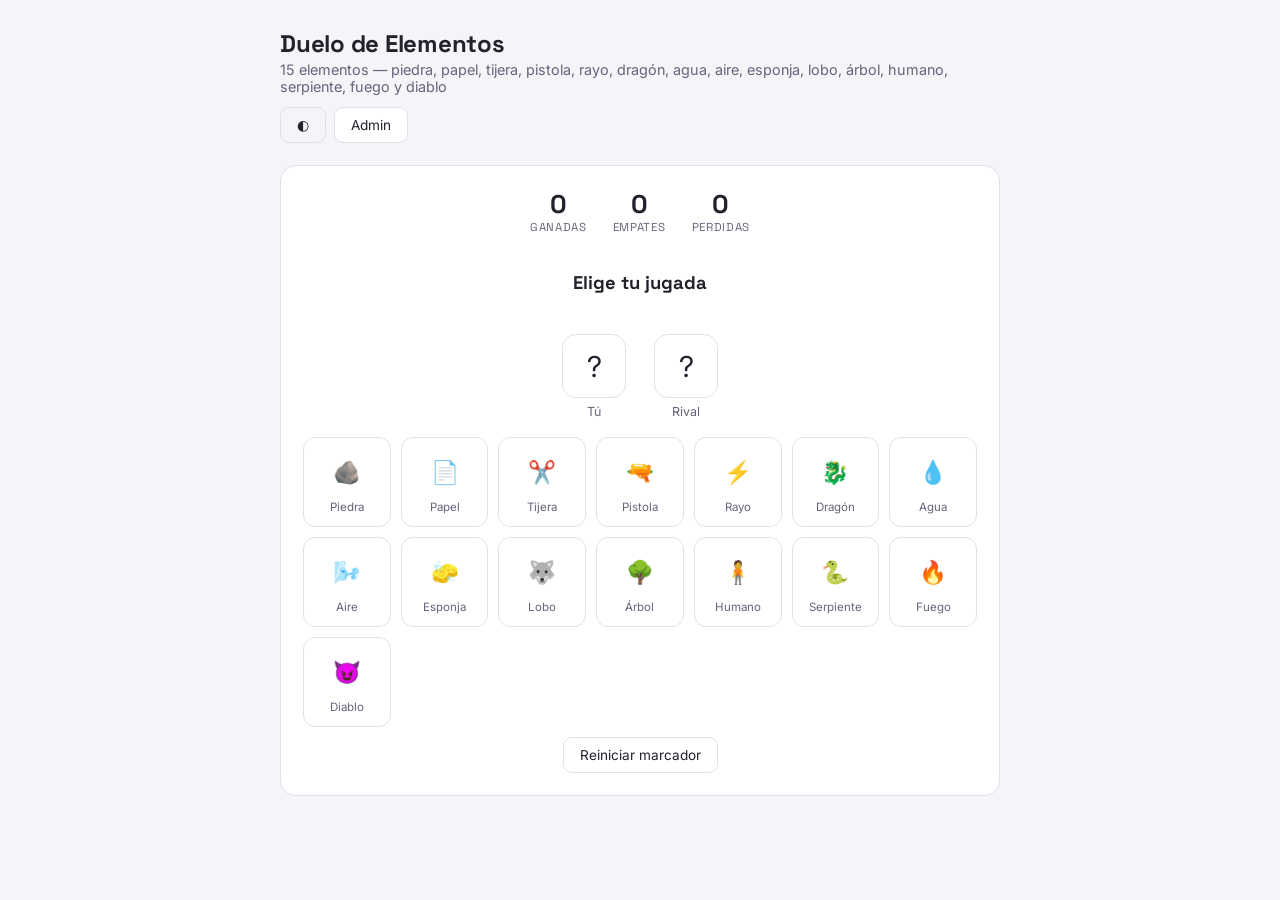
==== index.html @ 177ca0d6 "Add files via upload" ====
<!DOCTYPE html>
<html lang="es">
<head>
<meta charset="UTF-8">
<meta name="viewport" content="width=device-width, initial-scale=1, viewport-fit=cover">
<title>Duelo de Elementos</title>
<link rel="preconnect" href="https://fonts.googleapis.com">
<link href="https://fonts.googleapis.com/css2?family=Space+Grotesk:wght@500;700&family=Inter:wght@400;600&display=swap" rel="stylesheet">
<link rel="stylesheet" href="styles.css">
</head>
<body>
<div class="wrap">
  <header>
    <div>
      <h1>Duelo de Elementos</h1>
      <p>15 elementos — piedra, papel, tijera, pistola, rayo, dragón, agua, aire, esponja, lobo, árbol, humano, serpiente, fuego y diablo</p>
    </div>
    <div style="display:flex;gap:8px;">
      <button class="btn ghost" id="themeBtn" title="Cambiar tema">◐</button>
      <a class="btn" href="admin.html">Admin</a>
    </div>
  </header>

  <div class="board">
    <div class="score">
      <div><div class="n" id="scoreWin">0</div><div class="l">Ganadas</div></div>
      <div><div class="n" id="scoreDraw">0</div><div class="l">Empates</div></div>
      <div><div class="n" id="scoreLose">0</div><div class="l">Perdidas</div></div>
    </div>

    <div class="result">
      <div class="verdict" id="verdict">Elige tu jugada</div>
      <div class="detail" id="detail"></div>
    </div>

    <div class="picks">
      <div class="pick"><div class="icon" id="youIcon">?</div><div class="name">Tú</div></div>
      <div class="pick"><div class="icon" id="cpuIcon">?</div><div class="name">Rival</div></div>
    </div>

    <div class="grid" id="grid"></div>

    <footer>
      <button class="btn ghost" id="resetScore">Reiniciar marcador</button>
    </footer>
  </div>
</div>

<script src="data.js"></script>
<script>
let store = loadStore();
let score = {win:0, draw:0, lose:0};

const grid = document.getElementById('grid');
const verdictEl = document.getElementById('verdict');
const detailEl = document.getElementById('detail');
const youIcon = document.getElementById('youIcon');
const cpuIcon = document.getElementById('cpuIcon');

function renderGrid(){
  grid.innerHTML = '';
  TIER.elements.forEach(el=>{
    const b = document.createElement('button');
    b.className = 'opt';
    b.innerHTML = `<div class="icon">${iconHTML(el, store)}</div><div class="name">${LABELS[el]}</div>`;
    b.onclick = ()=> play(el);
    grid.appendChild(b);
  });
}

function playSound(kind){
  const url = store.sounds[kind];
  if(!url) return;
  try{ new Audio(url).play().catch(()=>{}); }catch(e){}
}

function play(youChoice){
  const opts = TIER.elements;
  const cpuChoice = opts[Math.floor(Math.random()*opts.length)];
  youIcon.innerHTML = iconHTML(youChoice, store);
  cpuIcon.innerHTML = iconHTML(cpuChoice, store);

  let outcome;
  if(youChoice === cpuChoice) outcome = 'draw';
  else if(TIER.beats[youChoice].includes(cpuChoice)) outcome = 'win';
  else outcome = 'lose';

  if(outcome === 'win'){
    score.win++; verdictEl.textContent = '¡Ganaste!'; verdictEl.className = 'verdict win';
    detailEl.textContent = `${LABELS[youChoice]} vence a ${LABELS[cpuChoice]}`;
    playSound('win');
  } else if(outcome === 'lose'){
    score.lose++; verdictEl.textContent = 'Perdiste'; verdictEl.className = 'verdict lose';
    detailEl.textContent = `${LABELS[cpuChoice]} vence a ${LABELS[youChoice]}`;
    playSound('lose');
  } else {
    score.draw++; verdictEl.textContent = 'Empate'; verdictEl.className = 'verdict draw';
    detailEl.textContent = `Ambos eligieron ${LABELS[youChoice]}`;
    playSound('draw');
  }
  updateScore();
}

function updateScore(){
  document.getElementById('scoreWin').textContent = score.win;
  document.getElementById('scoreDraw').textContent = score.draw;
  document.getElementById('scoreLose').textContent = score.lose;
}

document.getElementById('resetScore').onclick = ()=>{
  score = {win:0, draw:0, lose:0}; updateScore();
  youIcon.innerHTML = '?'; cpuIcon.innerHTML = '?';
  verdictEl.textContent = 'Elige tu jugada'; verdictEl.className = 'verdict';
  detailEl.textContent = '';
};

document.getElementById('themeBtn').onclick = ()=>{
  const r = document.documentElement;
  r.setAttribute('data-theme', r.getAttribute('data-theme') === 'dark' ? 'light' : 'dark');
};

// refresca las imágenes si el admin las cambió en otra pestaña
window.addEventListener('storage', e=>{
  if(e.key === STORE_KEY){ store = loadStore(); renderGrid(); }
});

renderGrid();
updateScore();
</script>
</body>
</html>
---- styles.css ----
:root{
  --bg:#181923; --bg2:#20222f; --card:#262838; --line:#383b52;
  --ink:#eeeef2; --sub:#a6a8bd;
  --amber:#f2a65a; --teal:#3fa7a0; --rose:#e0607e;
  --win:#3fa7a0; --lose:#e0607e; --draw:#f2a65a;
}
@media (prefers-color-scheme: light){
  :root:not([data-theme="dark"]){
    --bg:#f5f4f8; --bg2:#ffffff; --card:#ffffff; --line:#e1e0ea;
    --ink:#22212c; --sub:#66647a;
  }
}
:root[data-theme="dark"]{ --bg:#181923; --bg2:#20222f; --card:#262838; --line:#383b52; --ink:#eeeef2; --sub:#a6a8bd; }
*{box-sizing:border-box;}
html,body{height:100%;}
body{
  margin:0; background:var(--bg); color:var(--ink);
  font-family:'Inter',sans-serif; min-height:100%;
}
h1,h2,h3{font-family:'Space Grotesk',sans-serif;}
.wrap{max-width:760px;margin:0 auto;padding:28px 20px 60px;}
header{display:flex;align-items:center;justify-content:space-between;gap:12px;margin-bottom:22px;flex-wrap:wrap;}
header h1{font-size:1.5rem;margin:0;letter-spacing:-.01em;}
header p{margin:2px 0 0;color:var(--sub);font-size:.9rem;}
a.btn, .btn{
  background:var(--card); color:var(--ink); border:1px solid var(--line);
  padding:9px 16px; border-radius:9px; font-size:.85rem; cursor:pointer;
  font-family:inherit; transition:border-color .15s, transform .1s; text-decoration:none;
  display:inline-block;
}
.btn:hover{border-color:var(--amber);}
.btn:active{transform:scale(.97);}
.btn.primary{background:var(--amber); color:#1b1220; border-color:var(--amber); font-weight:600;}
.btn.ghost{background:transparent;}

.board{
  background:var(--bg2); border:1px solid var(--line); border-radius:16px;
  padding:22px; margin-bottom:20px;
}
.score{display:flex;justify-content:center;gap:26px;margin-bottom:18px;font-family:'Space Grotesk',sans-serif;}
.score div{text-align:center;}
.score .n{font-size:1.6rem;font-weight:700;}
.score .l{font-size:.72rem;color:var(--sub);text-transform:uppercase;letter-spacing:.06em;}

.result{
  text-align:center; min-height:64px; display:flex; align-items:center; justify-content:center;
  flex-direction:column; gap:4px; margin-bottom:18px;
}
.result .verdict{font-family:'Space Grotesk',sans-serif;font-size:1.15rem;font-weight:700;}
.result .detail{color:var(--sub);font-size:.88rem;}
.verdict.win{color:var(--win);} .verdict.lose{color:var(--lose);} .verdict.draw{color:var(--draw);}

.picks{display:flex;justify-content:center;gap:28px;margin-bottom:8px;}
.pick{text-align:center;}
.pick .icon{
  width:64px;height:64px;border-radius:14px;background:var(--card);border:1px solid var(--line);
  display:flex;align-items:center;justify-content:center;font-size:1.8rem;margin:0 auto 6px;
  overflow:hidden;
}
.pick .icon img{width:100%;height:100%;object-fit:cover;}
.pick .name{font-size:.78rem;color:var(--sub);}

.grid{display:grid;grid-template-columns:repeat(auto-fill,minmax(84px,1fr));gap:10px;margin-top:18px;}
.opt{
  background:var(--card); border:1px solid var(--line); border-radius:12px;
  padding:12px 6px; cursor:pointer; text-align:center; color:var(--ink); font-family:inherit;
  transition:border-color .15s, transform .1s;
}
.opt:hover{border-color:var(--amber); transform:translateY(-2px);}
.opt:active{transform:scale(.96);}
.opt .icon{
  width:44px;height:44px;border-radius:10px;background:var(--bg2);margin:0 auto 6px;
  display:flex;align-items:center;justify-content:center;font-size:1.4rem;overflow:hidden;
}
.opt .icon img{width:100%;height:100%;object-fit:cover;}
.opt .name{font-size:.72rem;color:var(--sub);}

footer{display:flex;justify-content:center;margin-top:10px;}

/* Admin */
.admin-panel{
  background:var(--bg2); border:1px solid var(--line); border-radius:16px; padding:22px;
}
.admin-panel h2{font-size:1.1rem;margin:0 0 4px;}
.admin-panel p.hint{color:var(--sub);font-size:.82rem;margin:0 0 16px;}
.admin-row{
  display:flex; align-items:center; gap:12px; padding:10px 0; border-top:1px solid var(--line);
}
.admin-row:first-of-type{border-top:none;}
.admin-row .icon{
  width:40px;height:40px;border-radius:9px;background:var(--card);flex-shrink:0;
  display:flex;align-items:center;justify-content:center;font-size:1.2rem;overflow:hidden;
}
.admin-row .icon img{width:100%;height:100%;object-fit:cover;}
.admin-row .name{flex:0 0 90px;font-size:.85rem;}
.admin-row label.up{
  font-size:.76rem; padding:6px 10px; border:1px solid var(--line); border-radius:7px;
  cursor:pointer; color:var(--sub);
}
.admin-row label.up:hover{border-color:var(--teal);color:var(--ink);}
.admin-row input[type=file]{display:none;}
.admin-row .clear{font-size:.72rem; color:var(--rose); cursor:pointer; background:none; border:none; font-family:inherit;}
.sounds{margin-top:16px;padding-top:16px;border-top:1px solid var(--line);}
.sounds .admin-row .name{flex:0 0 110px;}

.lock{
  position:fixed; inset:0; background:rgba(10,10,16,.75); display:flex;
  align-items:center; justify-content:center; z-index:20; padding:20px;
}
.lock .box{background:var(--bg2);border:1px solid var(--line);border-radius:14px;padding:24px;max-width:300px;width:100%;}
.lock .box h3{margin:0 0 10px;}
.lock input{
  width:100%; padding:10px 12px; border-radius:8px; border:1px solid var(--line);
  background:var(--card); color:var(--ink); font-family:inherit; margin-bottom:10px;
}
.hidden{display:none !important;}
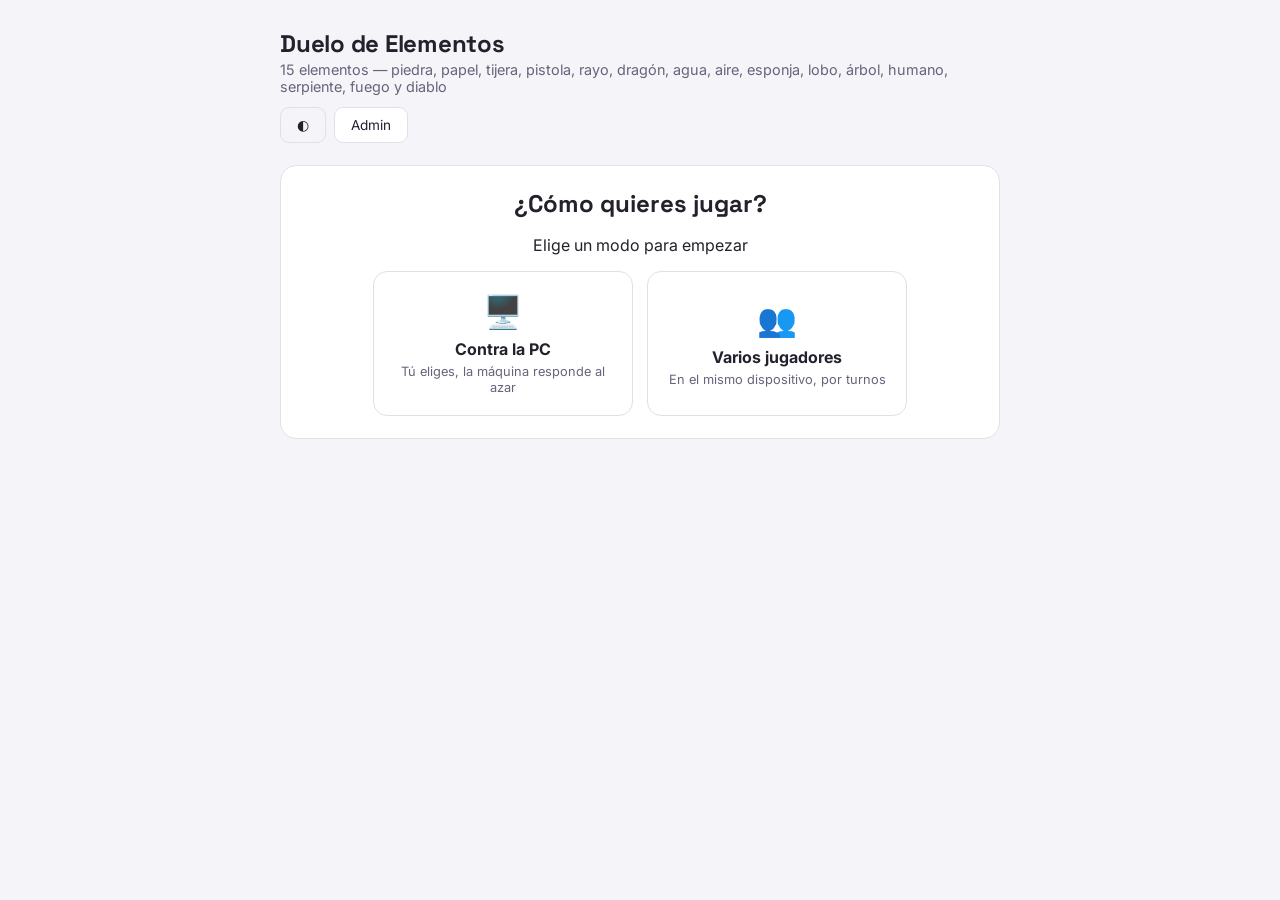
==== commit eb128653: "Add files via upload" ====
--- a/index.html
+++ b/index.html
@@ -21,36 +21,109 @@
     </div>
   </header>
 
-  <div class="board">
+  <!-- Selección de modo -->
+  <div class="board" id="modeSelect">
+    <h2 style="text-align:center;margin:0 0 4px;">¿Cómo quieres jugar?</h2>
+    <p class="hint" style="text-align:center;">Elige un modo para empezar</p>
+    <div class="mode-options">
+      <button class="mode-card" id="modePC">
+        <div class="mode-icon">🖥️</div>
+        <strong>Contra la PC</strong>
+        <span>Tú eliges, la máquina responde al azar</span>
+      </button>
+      <button class="mode-card" id="modeMulti">
+        <div class="mode-icon">👥</div>
+        <strong>Varios jugadores</strong>
+        <span>En el mismo dispositivo, por turnos</span>
+      </button>
+    </div>
+  </div>
+
+  <!-- Modo: contra la PC -->
+  <div class="board hidden" id="pcBoard">
     <div class="score">
       <div><div class="n" id="scoreWin">0</div><div class="l">Ganadas</div></div>
       <div><div class="n" id="scoreDraw">0</div><div class="l">Empates</div></div>
       <div><div class="n" id="scoreLose">0</div><div class="l">Perdidas</div></div>
     </div>
-
     <div class="result">
       <div class="verdict" id="verdict">Elige tu jugada</div>
       <div class="detail" id="detail"></div>
     </div>
-
     <div class="picks">
       <div class="pick"><div class="icon" id="youIcon">?</div><div class="name">Tú</div></div>
       <div class="pick"><div class="icon" id="cpuIcon">?</div><div class="name">Rival</div></div>
     </div>
-
     <div class="grid" id="grid"></div>
-
-    <footer>
+    <footer style="gap:10px;">
       <button class="btn ghost" id="resetScore">Reiniciar marcador</button>
+      <button class="btn ghost" id="pcBack">← Cambiar modo</button>
     </footer>
+  </div>
+
+  <!-- Multijugador: configuración -->
+  <div class="board hidden" id="multiSetup">
+    <h2 style="text-align:center;margin:0 0 4px;">Multijugador</h2>
+    <p class="hint" style="text-align:center;">¿Cuántos jugadores van a jugar?</p>
+    <div class="counter">
+      <button class="btn" id="npMinus">−</button>
+      <span id="npValue">3</span>
+      <button class="btn" id="npPlus">+</button>
+    </div>
+    <div style="text-align:center;margin-top:18px;display:flex;flex-direction:column;gap:10px;align-items:center;">
+      <button class="btn primary" id="npStart">Empezar</button>
+      <button class="btn ghost" id="npBack">← Cambiar modo</button>
+    </div>
+  </div>
+
+  <!-- Multijugador: pásalo -->
+  <div class="board hidden" id="multiHandoff">
+    <div class="handoff-msg">
+      <div class="mode-icon" style="margin:0 auto 10px;">📱</div>
+      <h2 id="handoffTitle">Pásale el dispositivo a Jugador 1</h2>
+      <p class="hint">Los demás jugadores no deben ver la pantalla</p>
+      <button class="btn primary" id="handoffGo">Ver mis opciones</button>
+    </div>
+  </div>
+
+  <!-- Multijugador: elegir jugada -->
+  <div class="board hidden" id="multiPick">
+    <h2 id="pickTitle" style="text-align:center;margin:0 0 12px;">Jugador 1, elige tu jugada</h2>
+    <div class="grid" id="multiGrid"></div>
+  </div>
+
+  <!-- Multijugador: revelación -->
+  <div class="board hidden" id="multiReveal">
+    <h2 id="revealTitle" style="text-align:center;margin:0 0 16px;"></h2>
+    <div class="reveal-grid" id="revealGrid"></div>
+    <div style="text-align:center;margin-top:20px;display:flex;flex-direction:column;gap:10px;align-items:center;">
+      <button class="btn primary" id="revealContinue">Continuar</button>
+      <button class="btn ghost" id="revealMenu">← Cambiar modo</button>
+    </div>
   </div>
 </div>
 
 <script src="data.js"></script>
 <script>
 let store = loadStore();
+
+/* ---------- Navegación entre pantallas ---------- */
+const screens = ['modeSelect','pcBoard','multiSetup','multiHandoff','multiPick','multiReveal'];
+function showScreen(id){
+  screens.forEach(s=> document.getElementById(s).classList.toggle('hidden', s!==id));
+}
+
+document.getElementById('themeBtn').onclick = ()=>{
+  const r = document.documentElement;
+  r.setAttribute('data-theme', r.getAttribute('data-theme') === 'dark' ? 'light' : 'dark');
+};
+
+window.addEventListener('storage', e=>{
+  if(e.key === STORE_KEY){ store = loadStore(); renderGrid(); }
+});
+
+/* ================= Modo: contra la PC ================= */
 let score = {win:0, draw:0, lose:0};
-
 const grid = document.getElementById('grid');
 const verdictEl = document.getElementById('verdict');
 const detailEl = document.getElementById('detail');
@@ -114,18 +187,111 @@
   detailEl.textContent = '';
 };
 
-document.getElementById('themeBtn').onclick = ()=>{
-  const r = document.documentElement;
-  r.setAttribute('data-theme', r.getAttribute('data-theme') === 'dark' ? 'light' : 'dark');
-};
-
-// refresca las imágenes si el admin las cambió en otra pestaña
-window.addEventListener('storage', e=>{
-  if(e.key === STORE_KEY){ store = loadStore(); renderGrid(); }
-});
+/* ================= Modo: multijugador ================= */
+let numPlayers = 3;
+let multi = { active: [], queue: [], choices: {} };
+
+const npValue = document.getElementById('npValue');
+document.getElementById('npMinus').onclick = ()=>{ numPlayers = Math.max(2, numPlayers-1); npValue.textContent = numPlayers; };
+document.getElementById('npPlus').onclick = ()=>{ numPlayers = Math.min(8, numPlayers+1); npValue.textContent = numPlayers; };
+
+document.getElementById('npStart').onclick = ()=>{
+  const players = [];
+  for(let i=1;i<=numPlayers;i++) players.push(i);
+  beginRound(players);
+};
+
+function beginRound(activePlayers){
+  multi.active = activePlayers;
+  multi.queue = activePlayers.slice();
+  multi.choices = {};
+  nextHandoff();
+}
+
+function nextHandoff(){
+  if(multi.queue.length === 0){ revealAll(); return; }
+  const player = multi.queue[0];
+  document.getElementById('handoffTitle').textContent = `Pásale el dispositivo a Jugador ${player}`;
+  showScreen('multiHandoff');
+}
+
+document.getElementById('handoffGo').onclick = ()=>{
+  const player = multi.queue[0];
+  document.getElementById('pickTitle').textContent = `Jugador ${player}, elige tu jugada`;
+  renderMultiGrid(player);
+  showScreen('multiPick');
+};
+
+function renderMultiGrid(player){
+  const g = document.getElementById('multiGrid');
+  g.innerHTML = '';
+  TIER.elements.forEach(el=>{
+    const b = document.createElement('button');
+    b.className = 'opt';
+    b.innerHTML = `<div class="icon">${iconHTML(el, store)}</div><div class="name">${LABELS[el]}</div>`;
+    b.onclick = ()=>{
+      multi.choices[player] = el;
+      multi.queue.shift();
+      nextHandoff();
+    };
+    g.appendChild(b);
+  });
+}
+
+function determineOutcome(activePlayers, choices){
+  const elements = activePlayers.map(p=>choices[p]);
+  const distinct = [...new Set(elements)];
+  if(distinct.length === 1) return {type:'replayAll'};
+  const winners = distinct.filter(el => distinct.every(other => other===el || TIER.beats[el].includes(other)));
+  if(winners.length !== 1) return {type:'replayAll'};
+  const winEl = winners[0];
+  const winningPlayers = activePlayers.filter(p => choices[p] === winEl);
+  if(winningPlayers.length === 1) return {type:'winner', player:winningPlayers[0], el:winEl};
+  return {type:'replaySubset', players:winningPlayers, el:winEl};
+}
+
+function revealAll(){
+  const rg = document.getElementById('revealGrid');
+  rg.innerHTML = '';
+  multi.active.forEach(p=>{
+    const el = multi.choices[p];
+    const d = document.createElement('div');
+    d.className = 'pick';
+    d.innerHTML = `<div class="icon">${iconHTML(el, store)}</div><div class="name">Jugador ${p} — ${LABELS[el]}</div>`;
+    rg.appendChild(d);
+  });
+
+  const outcome = determineOutcome(multi.active, multi.choices);
+  const titleEl = document.getElementById('revealTitle');
+  const btn = document.getElementById('revealContinue');
+
+  if(outcome.type === 'winner'){
+    titleEl.textContent = `🏆 ¡Jugador ${outcome.player} gana con ${LABELS[outcome.el]}!`;
+    btn.textContent = 'Jugar de nuevo';
+    btn.onclick = ()=> showScreen('multiSetup');
+  } else if(outcome.type === 'replaySubset'){
+    titleEl.textContent = `Empate entre ${outcome.players.map(p=>'Jugador '+p).join(' y ')} con ${LABELS[outcome.el]} — juegan de nuevo`;
+    btn.textContent = 'Continuar';
+    btn.onclick = ()=> beginRound(outcome.players);
+  } else {
+    titleEl.textContent = 'Empate total, nadie tiene ventaja — se repite la ronda';
+    btn.textContent = 'Continuar';
+    btn.onclick = ()=> beginRound(multi.active);
+  }
+  showScreen('multiReveal');
+}
+
+document.getElementById('revealMenu').onclick = ()=> showScreen('modeSelect');
+
+/* ================= Cambiar de modo ================= */
+document.getElementById('modePC').onclick = ()=> showScreen('pcBoard');
+document.getElementById('modeMulti').onclick = ()=> showScreen('multiSetup');
+document.getElementById('pcBack').onclick = ()=> showScreen('modeSelect');
+document.getElementById('npBack').onclick = ()=> showScreen('modeSelect');
 
 renderGrid();
 updateScore();
+showScreen('modeSelect');
 </script>
 </body>
 </html>
--- a/styles.css
+++ b/styles.css
@@ -114,3 +114,20 @@
   background:var(--card); color:var(--ink); font-family:inherit; margin-bottom:10px;
 }
 .hidden{display:none !important;}
+
+/* Selección de modo y multijugador */
+.mode-options{display:flex;gap:14px;flex-wrap:wrap;justify-content:center;margin-top:16px;}
+.mode-card{
+  flex:1 1 200px; max-width:260px; background:var(--card); border:1px solid var(--line);
+  border-radius:14px; padding:20px 16px; text-align:center; cursor:pointer; color:var(--ink);
+  font-family:inherit; transition:border-color .15s, transform .1s;
+}
+.mode-card:hover{border-color:var(--teal); transform:translateY(-2px);}
+.mode-card strong{display:block;font-size:1rem;margin-bottom:4px;}
+.mode-card span{font-size:.8rem;color:var(--sub);}
+.mode-icon{font-size:2rem;margin-bottom:8px;}
+.counter{display:flex;align-items:center;justify-content:center;gap:18px;margin-top:14px;}
+.counter span{font-family:'Space Grotesk',sans-serif;font-size:1.6rem;font-weight:700;min-width:30px;text-align:center;}
+.handoff-msg{text-align:center;padding:20px 0;}
+.handoff-msg h2{font-size:1.1rem;margin:0 0 6px;}
+.reveal-grid{display:flex;flex-wrap:wrap;gap:18px;justify-content:center;}
